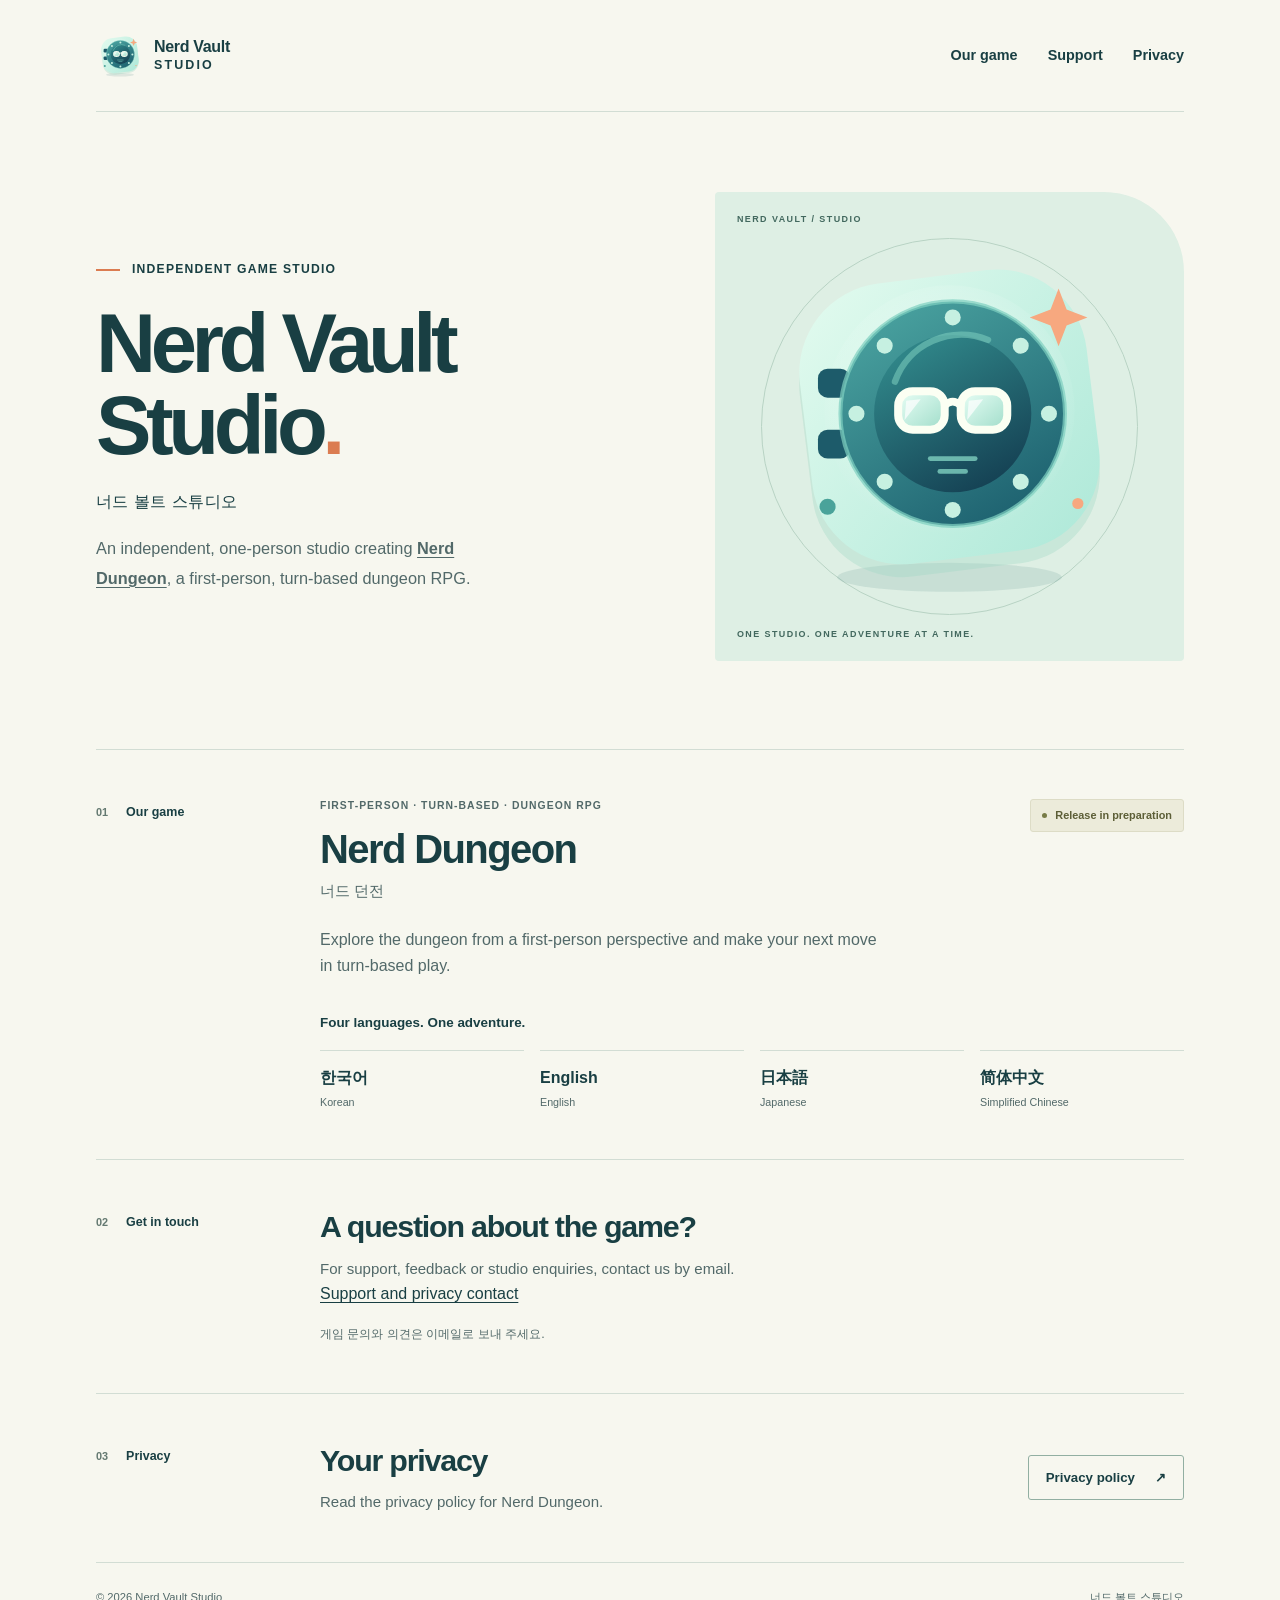
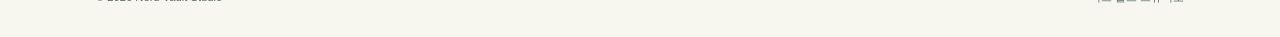
==== index.html @ 771c46ca "Publish Nerd Vault Studio support site and app-ads.txt" ====
<!doctype html>
<html lang="en">
<head>
  <meta charset="utf-8">
  <meta name="viewport" content="width=device-width, initial-scale=1">
  <meta name="theme-color" content="#f7f7ef">
  <meta name="description" content="Nerd Vault Studio is an independent game studio creating Nerd Dungeon, a first-person, turn-based dungeon RPG with Korean, English, Japanese and Simplified Chinese support.">
  <title>Nerd Vault Studio — Nerd Dungeon &amp; Support</title>
  <link rel="icon" href="assets/nerd-vault-mark.svg" type="image/svg+xml">
  <link rel="stylesheet" href="styles.css">
</head>
<body>
  <a class="skip-link" href="#main">Skip to content</a>
  <div class="site-shell">
    <header class="site-header">
      <a class="wordmark" href="#main" aria-label="Nerd Vault Studio home">
        <img src="assets/nerd-vault-mark.svg" alt="" width="48" height="48">
        <span>Nerd Vault<br><span class="wordmark-studio">Studio</span></span>
      </a>
      <nav aria-label="Main navigation">
        <a href="#game">Our game</a>
        <a href="#support">Support</a>
        <a href="#privacy">Privacy</a>
      </nav>
    </header>

    <main id="main">
      <section class="intro" aria-labelledby="studio-title">
        <div class="intro-copy">
          <p class="eyebrow"><span class="small-rule" aria-hidden="true"></span> Independent game studio</p>
          <h1 id="studio-title">Nerd Vault<br>Studio<span class="title-dot">.</span></h1>
          <p class="korean-name" lang="ko">너드 볼트 스튜디오</p>
          <p class="intro-description">An independent, one-person studio creating <a href="#game">Nerd Dungeon</a>, a first-person, turn-based dungeon RPG.</p>
        </div>
        <div class="studio-mark" aria-hidden="true">
          <span class="mark-coordinate coordinate-top">NERD VAULT / STUDIO</span>
          <img src="assets/nerd-vault-mark.svg" alt="" width="320" height="320">
          <span class="mark-coordinate coordinate-bottom">ONE STUDIO. ONE ADVENTURE AT A TIME.</span>
        </div>
      </section>

      <section id="game" class="game-section" aria-labelledby="game-title">
        <div class="section-label"><span>01</span> Our game</div>
        <div class="game-content">
          <div class="game-heading">
            <div>
              <p class="eyebrow">First-person · Turn-based · Dungeon RPG</p>
              <h2 id="game-title">Nerd Dungeon</h2>
              <p class="game-korean" lang="ko">너드 던전</p>
            </div>
            <span class="release-status"><span aria-hidden="true"></span>Release in preparation</span>
          </div>
          <p class="game-description">Explore the dungeon from a first-person perspective and make your next move in turn-based play.</p>
          <div class="language-block">
            <h3>Four languages. One adventure.</h3>
            <ul class="languages" aria-label="Supported game languages">
              <li><span lang="ko">한국어</span><span>Korean</span></li>
              <li><span lang="en">English</span><span>English</span></li>
              <li><span lang="ja">日本語</span><span>Japanese</span></li>
              <li><span lang="zh-CN">简体中文</span><span>Simplified Chinese</span></li>
            </ul>
          </div>
        </div>
      </section>

      <section id="support" class="support-section" aria-labelledby="support-title">
        <div class="section-label"><span>02</span> Get in touch</div>
        <div class="support-content">
          <h2 id="support-title">A question about the game?</h2>
          <p>For support, feedback or studio enquiries, contact us by email.</p>
          <a href="https://doc-hosting.flycricket.io/nerd-dungeon-privacy-policy/a3db2aeb-38f9-41f5-b935-e4f12d87c35e/privacy">Support and privacy contact</a>
          <p class="support-korean" lang="ko">게임 문의와 의견은 이메일로 보내 주세요.</p>
        </div>
      </section>

      <section id="privacy" class="privacy-section" aria-labelledby="privacy-title">
        <div class="section-label"><span>03</span> Privacy</div>
        <div class="privacy-content">
          <div>
            <h2 id="privacy-title">Your privacy</h2>
            <p>Read the privacy policy for Nerd Dungeon.</p>
          </div>
          <a class="policy-link" href="https://doc-hosting.flycricket.io/nerd-dungeon-privacy-policy/a3db2aeb-38f9-41f5-b935-e4f12d87c35e/privacy" target="_blank" rel="noopener noreferrer">Privacy policy <span aria-hidden="true">↗</span><span class="sr-only"> (opens in a new tab)</span></a>
        </div>
      </section>
    </main>

    <footer class="site-footer">
      <p>© 2026 Nerd Vault Studio</p>
      <p lang="ko">너드 볼트 스튜디오</p>
    </footer>
  </div>
</body>
</html>
---- styles.css ----
:root {
  color-scheme: light;
  --paper: #f7f7ef;
  --ink: #193f43;
  --muted: #526969;
  --line: #d2ddd4;
  --mint: #deefe4;
  --deep: #184e52;
  --orange: #db7c51;
}

* { box-sizing: border-box; }
html { scroll-padding-top: 1.5rem; }
body {
  margin: 0;
  background: var(--paper);
  color: var(--ink);
  font-family: -apple-system, BlinkMacSystemFont, "Segoe UI", "Noto Sans", "Apple SD Gothic Neo", "Malgun Gothic", sans-serif;
  font-size: 1rem;
  line-height: 1.6;
  -webkit-font-smoothing: antialiased;
}
a { color: inherit; text-underline-offset: .2em; }
a:hover { color: #176c64; }
a:focus-visible { outline: 3px solid #166d66; outline-offset: 6px; border-radius: 2px; }
img { display: block; max-width: 100%; height: auto; }
h1, h2, h3, p { margin: 0; }
.site-shell { max-width: 1184px; padding: 0 48px; margin: 0 auto; }
.site-header { display: flex; align-items: center; justify-content: space-between; gap: 24px; min-height: 112px; border-bottom: 1px solid var(--line); }
.wordmark { display: flex; align-items: center; gap: 10px; font-size: 1rem; line-height: 1.05; letter-spacing: -.02em; font-weight: 760; text-decoration: none; }
.wordmark img { width: 48px; height: 48px; }
.wordmark-studio { font-size: .78em; letter-spacing: .17em; text-transform: uppercase; font-weight: 550; }
nav { display: flex; align-items: center; gap: 30px; font-size: .9rem; font-weight: 550; }
nav a { text-decoration: none; }
nav a:hover { text-decoration: underline; }
.intro { display: grid; grid-template-columns: 1.2fr 1fr; gap: 56px; align-items: center; padding: 80px 0 88px; }
.eyebrow { font-size: .76rem; font-weight: 650; letter-spacing: .1em; text-transform: uppercase; }
.intro .eyebrow { display: flex; align-items: center; gap: 12px; margin-bottom: 24px; }
.small-rule { width: 24px; height: 2px; background: var(--orange); }
h1 { font-size: clamp(3.7rem, 6.5vw, 5.75rem); font-weight: 700; letter-spacing: -.065em; line-height: .98; }
.title-dot { color: var(--orange); }
.korean-name { margin-top: 22px; font-weight: 550; font-size: 1.02rem; letter-spacing: .03em; }
.intro-description { max-width: 390px; margin-top: 20px; color: var(--muted); font-size: 1.02rem; line-height: 1.8; }
.intro-description a { font-weight: 650; }
.studio-mark { position: relative; display: flex; justify-content: center; align-items: center; aspect-ratio: 1; min-width: 0; background: var(--mint); border-radius: 4px 80px 4px 4px; overflow: hidden; }
.studio-mark::before { position: absolute; content: ""; width: 80%; height: 80%; border: 1px solid #b8d3c4; border-radius: 50%; }
.studio-mark img { z-index: 1; width: 82%; }
.mark-coordinate { position: absolute; z-index: 2; font-size: .56rem; font-weight: 600; letter-spacing: .16em; color: #42685e; }
.coordinate-top { left: 22px; top: 20px; }
.coordinate-bottom { left: 22px; bottom: 20px; }
.game-section, .support-section, .privacy-section { display: grid; grid-template-columns: 180px minmax(0, 1fr); gap: 44px; padding: 48px 0; border-top: 1px solid var(--line); }
.section-label { display: flex; align-items: baseline; gap: 18px; padding-top: 5px; font-size: .78rem; font-weight: 600; }
.section-label > span { color: #647971; font-size: .68rem; font-variant-numeric: tabular-nums; }
.game-heading { display: flex; justify-content: space-between; align-items: start; flex-wrap: wrap; gap: 24px; }
.game-heading .eyebrow { margin-bottom: 10px; font-size: .65rem; color: var(--muted); }
h2 { font-size: clamp(1.7rem, 3.2vw, 2.5rem); line-height: 1.2; font-weight: 650; letter-spacing: -.04em; }
.game-korean { margin-top: 6px; color: var(--muted); font-size: .95rem; }
.release-status { display: inline-flex; align-items: center; gap: 8px; padding: 7px 11px; margin-top: 1px; background: #ecebda; border: 1px solid #dddcc6; border-radius: 3px; color: #5c5e36; font-size: .68rem; font-weight: 600; white-space: nowrap; }
.release-status > span { width: 5px; height: 5px; border-radius: 50%; background: #777b46; }
.game-description { max-width: 560px; margin-top: 24px; color: var(--muted); }
.language-block { margin-top: 34px; }
h3 { font-size: .84rem; font-weight: 600; }
.languages { list-style: none; display: grid; grid-template-columns: repeat(4, minmax(0, 1fr)); gap: 16px; padding: 0; margin: 16px 0 0; }
.languages li { border-top: 1px solid var(--line); padding-top: 14px; }
.languages li > span { display: block; font-weight: 600; font-size: 1rem; }
.languages li > span + span { margin-top: 4px; font-size: .67rem; color: var(--muted); font-weight: 400; }
.support-content h2, .privacy-content h2 { font-size: clamp(1.4rem, 2.7vw, 1.9rem); }
.support-content > p, .privacy-content p { margin-top: 12px; color: var(--muted); font-size: .94rem; }
.contact-link { display: inline-block; max-width: 100%; margin-top: 24px; font-size: clamp(1rem, 2.5vw, 1.4rem); font-weight: 550; overflow-wrap: anywhere; }
.contact-link > span { display: inline-block; margin-left: 8px; color: #537c70; }
.support-content > .support-korean { margin-top: 18px; font-size: .78rem; }
.privacy-content { display: flex; align-items: center; justify-content: space-between; flex-wrap: wrap; gap: 24px; }
.policy-link { display: inline-flex; gap: 20px; padding: 11px 17px; border: 1px solid #92afa2; border-radius: 3px; text-decoration: none; font-size: .83rem; font-weight: 600; }
.policy-link:hover { background: var(--mint); }
.site-footer { display: flex; justify-content: space-between; gap: 16px; padding: 26px 0 30px; border-top: 1px solid var(--line); color: var(--muted); font-size: .7rem; }
.skip-link { position: absolute; left: 16px; top: -80px; z-index: 10; padding: 12px 18px; color: white; background: var(--deep); }
.skip-link:focus { top: 12px; color: white; }
.sr-only { position: absolute; width: 1px; height: 1px; padding: 0; margin: -1px; overflow: hidden; clip: rect(0, 0, 0, 0); white-space: nowrap; border: 0; }

@media (max-width: 900px) {
  .site-shell { padding: 0 32px; }
  .intro { gap: 32px; padding: 64px 0; }
  h1 { font-size: clamp(3.1rem, 7.4vw, 4.8rem); }
  .game-section, .support-section, .privacy-section { grid-template-columns: 140px minmax(0, 1fr); gap: 28px; }
  .mark-coordinate { font-size: .46rem; letter-spacing: .09em; }
  .coordinate-top { left: 16px; top: 16px; }
  .coordinate-bottom { left: 16px; bottom: 16px; }
}

@media (max-width: 640px) {
  .site-shell { padding: 0 24px; }
  .site-header { min-height: 96px; gap: 16px; }
  .wordmark { font-size: .88rem; gap: 5px; }
  .wordmark img { width: 40px; height: 40px; }
  nav { gap: 16px; font-size: .74rem; }
  .intro { grid-template-columns: 1fr; gap: 36px; padding: 44px 0; }
  h1 { font-size: clamp(3.1rem, 13vw, 5rem); }
  .intro .eyebrow { font-size: .66rem; margin-bottom: 22px; }
  .korean-name { margin-top: 20px; font-size: .94rem; }
  .intro-description { font-size: .96rem; max-width: 420px; }
  .studio-mark { width: 100%; max-width: 390px; aspect-ratio: 1.2; justify-self: center; border-radius: 4px 56px 4px 4px; }
  .studio-mark img { width: 68%; }
  .studio-mark::before { width: 70%; height: 84%; }
  .mark-coordinate { font-size: .52rem; }
  .game-section, .support-section, .privacy-section { grid-template-columns: 1fr; gap: 25px; padding: 32px 0; }
  .section-label { padding-top: 0; }
  .game-heading { gap: 18px; }
  .game-heading .eyebrow { letter-spacing: .07em; font-size: .6rem; }
  .release-status { margin-top: 0; }
  .game-description { margin-top: 20px; font-size: .94rem; }
  .language-block { margin-top: 28px; }
  .languages { grid-template-columns: repeat(2, minmax(0, 1fr)); column-gap: 28px; row-gap: 18px; }
  .privacy-content { gap: 22px; }
  .site-footer { font-size: .62rem; padding: 22px 0; }
}

@media (max-width: 370px) {
  .site-header { align-items: flex-start; flex-direction: column; justify-content: center; gap: 15px; padding: 18px 0; }
  nav { width: 100%; justify-content: space-between; }
  .site-shell { padding: 0 20px; }
  .mark-coordinate { font-size: .43rem; }
}
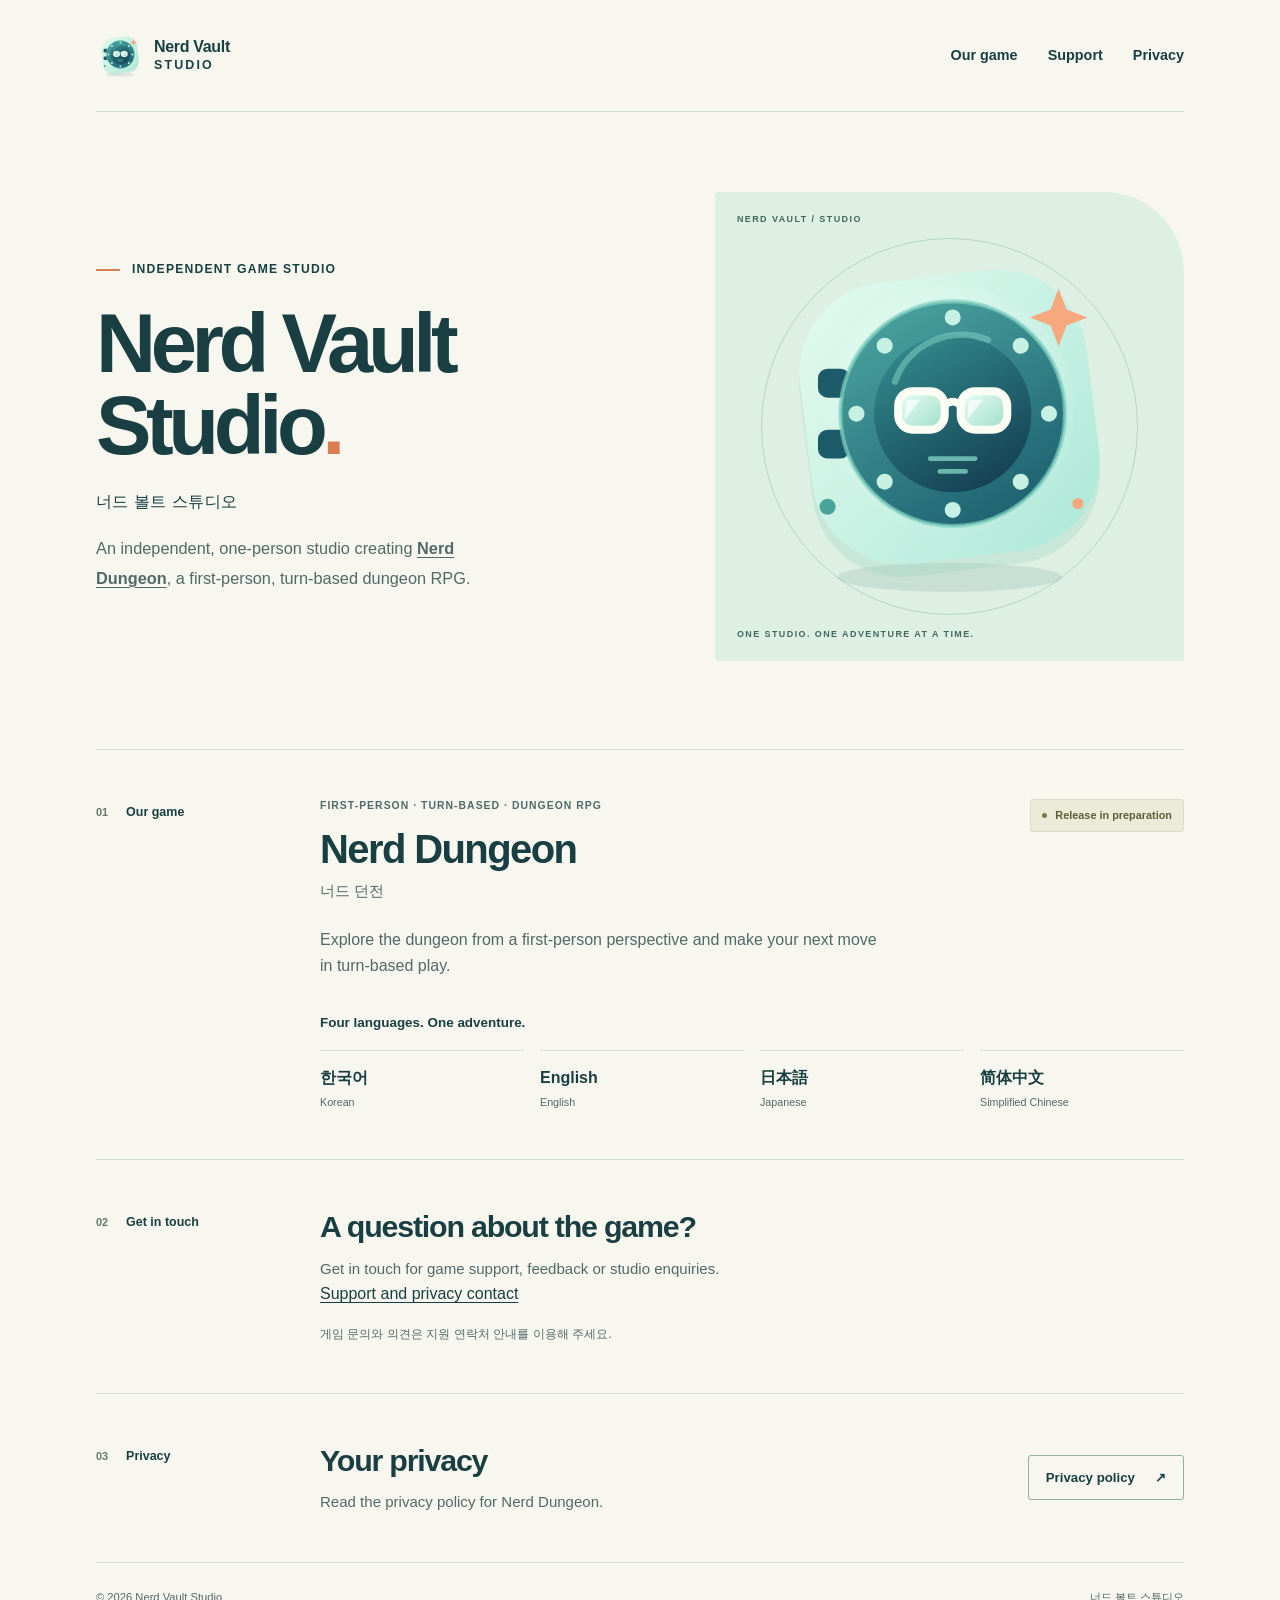
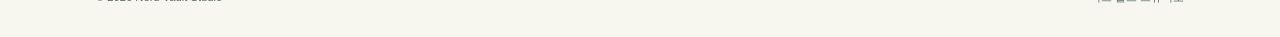
==== commit 9479c42b: "Publish accurate Nerd Dungeon advertising and billing privacy policy" ====
--- a/index.html
+++ b/index.html
@@ -67,9 +67,9 @@
         <div class="section-label"><span>02</span> Get in touch</div>
         <div class="support-content">
           <h2 id="support-title">A question about the game?</h2>
-          <p>For support, feedback or studio enquiries, contact us by email.</p>
-          <a href="https://doc-hosting.flycricket.io/nerd-dungeon-privacy-policy/a3db2aeb-38f9-41f5-b935-e4f12d87c35e/privacy">Support and privacy contact</a>
-          <p class="support-korean" lang="ko">게임 문의와 의견은 이메일로 보내 주세요.</p>
+          <p>Get in touch for game support, feedback or studio enquiries.</p>
+          <a href="privacy.html#contact">Support and privacy contact</a>
+          <p class="support-korean" lang="ko">게임 문의와 의견은 지원 연락처 안내를 이용해 주세요.</p>
         </div>
       </section>
 
@@ -80,7 +80,7 @@
             <h2 id="privacy-title">Your privacy</h2>
             <p>Read the privacy policy for Nerd Dungeon.</p>
           </div>
-          <a class="policy-link" href="https://doc-hosting.flycricket.io/nerd-dungeon-privacy-policy/a3db2aeb-38f9-41f5-b935-e4f12d87c35e/privacy" target="_blank" rel="noopener noreferrer">Privacy policy <span aria-hidden="true">↗</span><span class="sr-only"> (opens in a new tab)</span></a>
+          <a class="policy-link" href="privacy.html" target="_blank" rel="noopener noreferrer">Privacy policy <span aria-hidden="true">↗</span><span class="sr-only"> (opens in a new tab)</span></a>
         </div>
       </section>
     </main>
